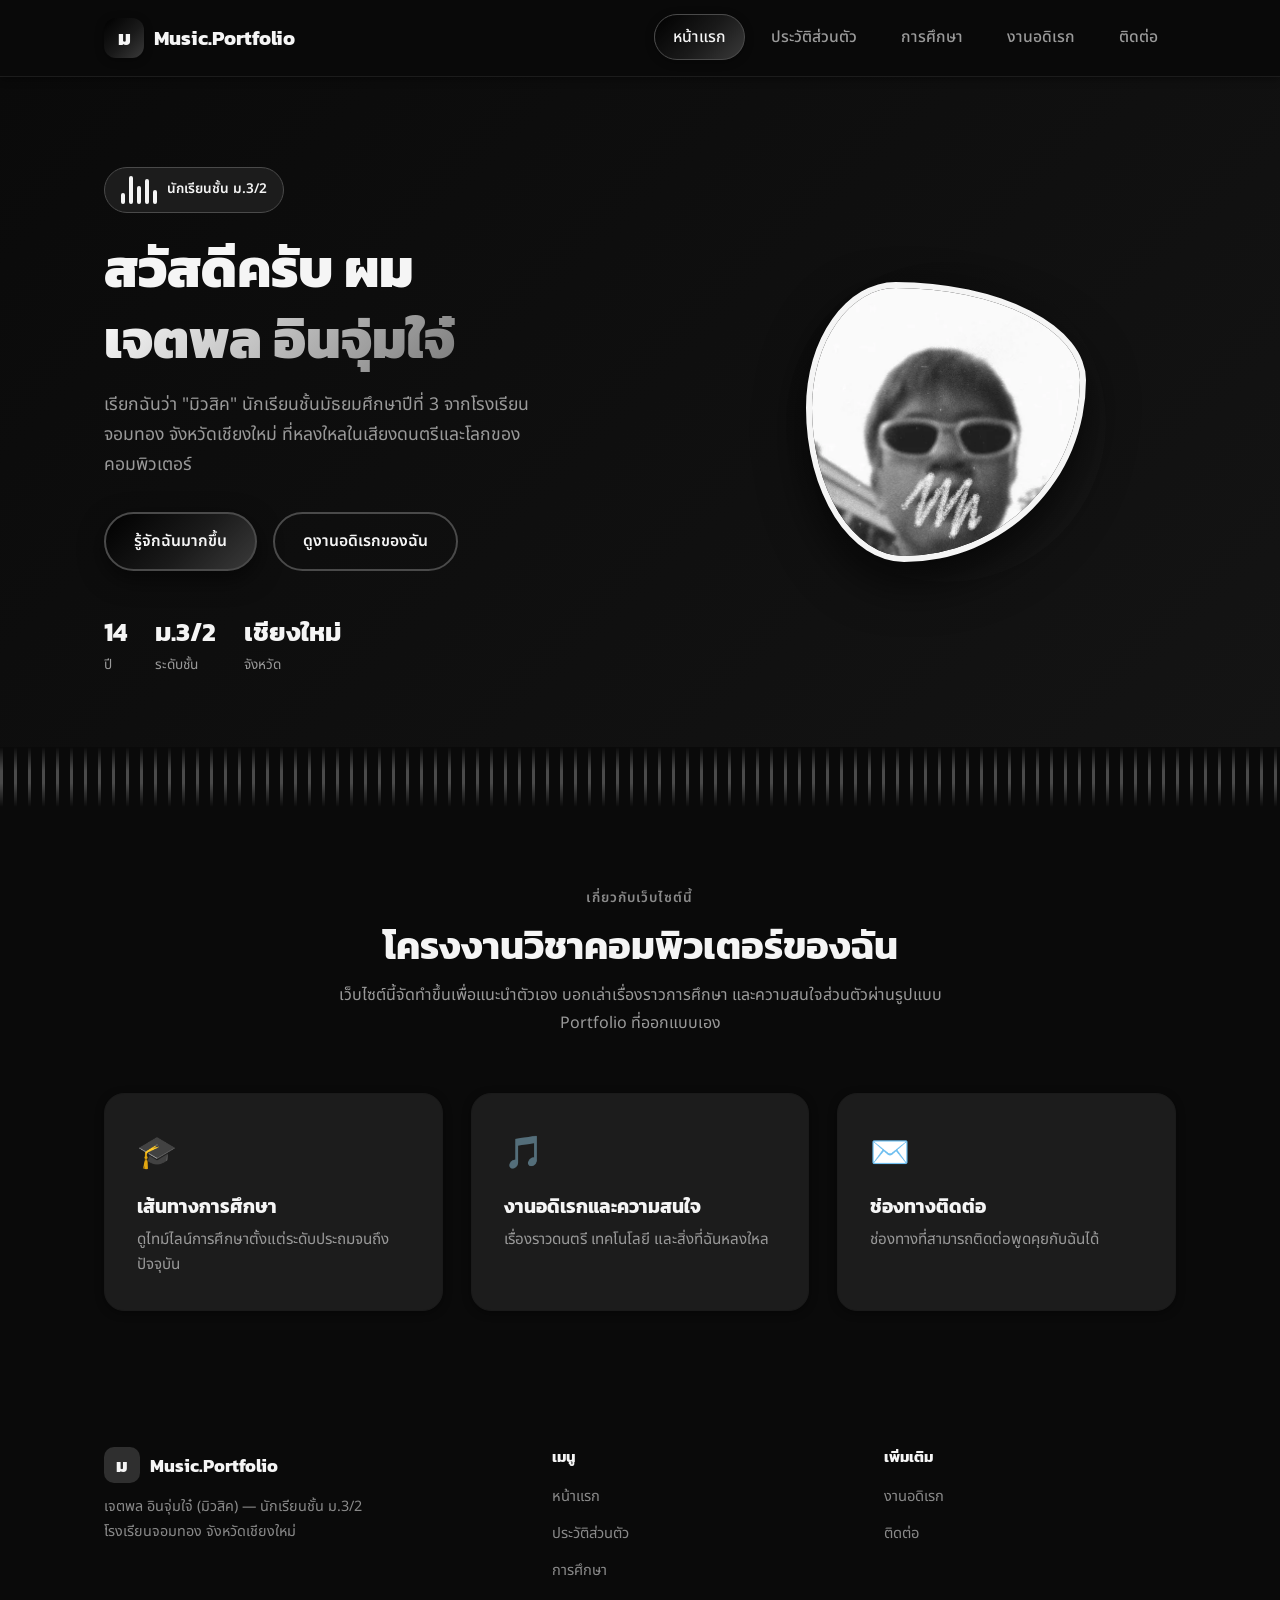
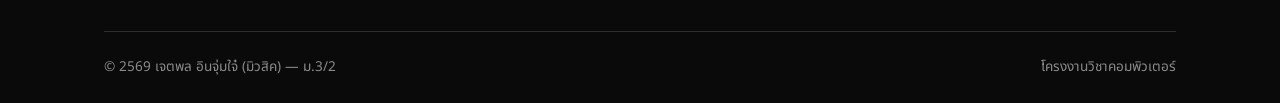
==== index.html @ 93af04a9 "Add files via upload" ====
<!DOCTYPE html>
<html lang="th">
<head>
  <meta charset="UTF-8">
  <meta name="viewport" content="width=device-width, initial-scale=1.0">
  <title>มิวสิค | Student Portfolio</title>
  <link rel="stylesheet" href="style.css">
</head>
<body>

  <header>
    <nav class="navbar">
      <div class="container">
        <a href="index.html" class="nav-brand">
          <span class="logo-mark">ม</span>
          Music.Portfolio
        </a>
        <ul class="nav-links" id="navLinks">
          <li><a href="index.html" class="active">หน้าแรก</a></li>
          <li><a href="profile.html">ประวัติส่วนตัว</a></li>
          <li><a href="education.html">การศึกษา</a></li>
          <li><a href="hobby.html">งานอดิเรก</a></li>
          <li><a href="contact.html">ติดต่อ</a></li>
        </ul>
        <button class="nav-toggle" id="navToggle" aria-label="เปิดเมนู">
          <span></span><span></span><span></span>
        </button>
      </div>
    </nav>
  </header>

  <main>
    <section class="hero">
      <div class="container">
        <div class="hero-text fade-up">
          <span class="hero-eyebrow">
            <span class="soundwave"><span></span><span></span><span></span><span></span><span></span></span>
            นักเรียนชั้น ม.3/2
          </span>
          <h1>สวัสดีครับ ผม<br><span>เจตพล อินจุ่มใจ๋</span></h1>
          <p class="hero-tagline">
            เรียกฉันว่า "มิวสิค" นักเรียนชั้นมัธยมศึกษาปีที่ 3 จากโรงเรียนจอมทอง
            จังหวัดเชียงใหม่ ที่หลงใหลในเสียงดนตรีและโลกของคอมพิวเตอร์
          </p>
          <div class="hero-actions">
            <a href="profile.html" class="btn btn-primary">รู้จักฉันมากขึ้น</a>
            <a href="hobby.html" class="btn btn-secondary">ดูงานอดิเรกของฉัน</a>
          </div>
          <div class="hero-stats">
            <div class="hero-stat">
              <strong>14</strong>
              <span>ปี</span>
            </div>
            <div class="hero-stat">
              <strong>ม.3/2</strong>
              <span>ระดับชั้น</span>
            </div>
            <div class="hero-stat">
              <strong>เชียงใหม่</strong>
              <span>จังหวัด</span>
            </div>
          </div>
        </div>
        <div class="hero-visual fade-up delay-2">
          <div class="profile-frame">
            <img src="[data-uri]"
                 alt="รูปโปรไฟล์ของฉัน">
          </div>
        </div>
      </div>
    </section>

    <div class="section-divider"></div>

    <section class="section">
      <div class="container">
        <div class="section-header">
          <span class="eyebrow">เกี่ยวกับเว็บไซต์นี้</span>
          <h2>โครงงานวิชาคอมพิวเตอร์ของฉัน</h2>
          <p>เว็บไซต์นี้จัดทำขึ้นเพื่อแนะนำตัวเอง บอกเล่าเรื่องราวการศึกษา
            และความสนใจส่วนตัวผ่านรูปแบบ Portfolio ที่ออกแบบเอง</p>
        </div>
        <div class="hobby-grid">
          <div class="card">
            <div class="icon" style="font-size:2rem; margin-bottom:14px;">🎓</div>
            <h3>เส้นทางการศึกษา</h3>
            <p style="color:var(--text-muted); font-size:0.95rem; margin-top:8px;">
              ดูไทม์ไลน์การศึกษาตั้งแต่ระดับประถมจนถึงปัจจุบัน
            </p>
          </div>
          <div class="card">
            <div class="icon" style="font-size:2rem; margin-bottom:14px;">🎵</div>
            <h3>งานอดิเรกและความสนใจ</h3>
            <p style="color:var(--text-muted); font-size:0.95rem; margin-top:8px;">
              เรื่องราวดนตรี เทคโนโลยี และสิ่งที่ฉันหลงใหล
            </p>
          </div>
          <div class="card">
            <div class="icon" style="font-size:2rem; margin-bottom:14px;">✉️</div>
            <h3>ช่องทางติดต่อ</h3>
            <p style="color:var(--text-muted); font-size:0.95rem; margin-top:8px;">
              ช่องทางที่สามารถติดต่อพูดคุยกับฉันได้
            </p>
          </div>
        </div>
      </div>
    </section>
  </main>

  <footer class="site-footer">
    <div class="container">
      <div class="footer-top">
        <div class="footer-col">
          <div class="footer-brand">
            <span class="logo-mark">ม</span>
            Music.Portfolio
          </div>
          <p style="font-size:0.9rem; color:var(--blue-200);">
            เจตพล อินจุ่มใจ๋ (มิวสิค) — นักเรียนชั้น ม.3/2<br>
            โรงเรียนจอมทอง จังหวัดเชียงใหม่
          </p>
        </div>
        <div class="footer-col">
          <h4>เมนู</h4>
          <ul>
            <li><a href="index.html">หน้าแรก</a></li>
            <li><a href="profile.html">ประวัติส่วนตัว</a></li>
            <li><a href="education.html">การศึกษา</a></li>
          </ul>
        </div>
        <div class="footer-col">
          <h4>เพิ่มเติม</h4>
          <ul>
            <li><a href="hobby.html">งานอดิเรก</a></li>
            <li><a href="contact.html">ติดต่อ</a></li>
          </ul>
        </div>
      </div>
      <div class="footer-bottom">
        <span>© 2569 เจตพล อินจุ่มใจ๋ (มิวสิค) — ม.3/2</span>
        <span>โครงงานวิชาคอมพิวเตอร์</span>
      </div>
    </div>
  </footer>

  <script>
    const navToggle = document.getElementById('navToggle');
    const navLinks = document.getElementById('navLinks');
    if (navToggle) {
      navToggle.addEventListener('click', () => navLinks.classList.toggle('open'));
    }
  </script>
</body>
</html>
---- style.css ----
/* ==========================================================================
   Music's Portfolio — style.css
   Theme: Modern Blue Portfolio + Soundwave motif
   ========================================================================== */

@import url('https://fonts.googleapis.com/css2?family=Kanit:wght@400;500;600;700;800&family=Noto+Sans+Thai:wght@300;400;500;600;700&display=swap');

:root {
  --blue-900: #0A0A0A;
  --blue-700: #1A1A1A;
  --blue-400: #4A4A4A;
  --blue-200: #8A8A8A;
  --blue-50:  #1C1C1C;
  --white:    #F5F5F5;

  --text-dark: #F0F0F0;
  --text-muted: #9A9A9A;

  --gradient-main: linear-gradient(135deg, #000000 0%, #1A1A1A 55%, #3A3A3A 100%);
  --gradient-soft: linear-gradient(135deg, #0A0A0A 0%, #141414 100%);

  --shadow-sm: 0 2px 8px rgba(0, 0, 0, 0.4);
  --shadow-md: 0 8px 24px rgba(0, 0, 0, 0.55);
  --shadow-lg: 0 20px 48px rgba(0, 0, 0, 0.7);

  --radius-sm: 12px;
  --radius-md: 20px;
  --radius-lg: 32px;

  --container-width: 1120px;
}

* { margin: 0; padding: 0; box-sizing: border-box; }

html { scroll-behavior: smooth; }

body {
  font-family: 'Noto Sans Thai', sans-serif;
  color: var(--text-dark);
  background: #0A0A0A;
  line-height: 1.7;
  overflow-x: hidden;
}

h1, h2, h3, h4 {
  font-family: 'Kanit', sans-serif;
  color: var(--white);
  line-height: 1.3;
}

a { text-decoration: none; color: inherit; }
ul { list-style: none; }
img { max-width: 100%; display: block; }

.container {
  max-width: var(--container-width);
  margin: 0 auto;
  padding: 0 24px;
}

/* ==========================================================================
   Soundwave signature element
   ========================================================================== */

.soundwave {
  display: flex;
  align-items: flex-end;
  gap: 4px;
  height: 28px;
}

.soundwave span {
  display: block;
  width: 4px;
  border-radius: 4px;
  background: var(--white);
  animation: wave 1.2s ease-in-out infinite;
}

.soundwave span:nth-child(1) { height: 40%; animation-delay: 0s; }
.soundwave span:nth-child(2) { height: 100%; animation-delay: 0.15s; }
.soundwave span:nth-child(3) { height: 65%; animation-delay: 0.3s; }
.soundwave span:nth-child(4) { height: 90%; animation-delay: 0.45s; }
.soundwave span:nth-child(5) { height: 50%; animation-delay: 0.6s; }

@keyframes wave {
  0%, 100% { transform: scaleY(0.6); }
  50% { transform: scaleY(1); }
}

.section-divider {
  width: 100%;
  height: 60px;
  background-image: repeating-linear-gradient(
    90deg,
    var(--blue-200) 0px, var(--blue-200) 3px,
    transparent 3px, transparent 14px
  );
  -webkit-mask-image: linear-gradient(180deg, transparent, black 40%, black 60%, transparent);
  mask-image: linear-gradient(180deg, transparent, black 40%, black 60%, transparent);
  opacity: 0.5;
}

/* ==========================================================================
   Navigation
   ========================================================================== */

.navbar {
  position: sticky;
  top: 0;
  z-index: 100;
  backdrop-filter: blur(14px);
  background: rgba(10, 10, 10, 0.82);
  border-bottom: 1px solid var(--blue-50);
  box-shadow: var(--shadow-sm);
}

.navbar .container {
  display: flex;
  align-items: center;
  justify-content: space-between;
  height: 76px;
}

.nav-brand {
  display: flex;
  align-items: center;
  gap: 10px;
  font-family: 'Kanit', sans-serif;
  font-weight: 700;
  font-size: 1.25rem;
  color: var(--white);
}

.nav-brand .logo-mark {
  width: 40px;
  height: 40px;
  border-radius: 12px;
  background: var(--gradient-main);
  display: flex;
  align-items: center;
  justify-content: center;
  color: var(--white);
  font-weight: 800;
  box-shadow: var(--shadow-sm);
}

.nav-links {
  display: flex;
  gap: 8px;
}

.nav-links a {
  position: relative;
  padding: 10px 18px;
  border-radius: 999px;
  font-weight: 500;
  font-size: 0.98rem;
  color: var(--text-muted);
  transition: all 0.25s ease;
}

.nav-links a:hover {
  color: var(--white);
  background: var(--blue-50);
}

.nav-links a.active {
  color: var(--white);
  background: var(--gradient-main);
  border: 1px solid var(--blue-400);
  box-shadow: var(--shadow-sm);
}

.nav-toggle {
  display: none;
  flex-direction: column;
  gap: 5px;
  cursor: pointer;
  background: none;
  border: none;
}

.nav-toggle span {
  width: 26px;
  height: 3px;
  border-radius: 3px;
  background: var(--white);
}

/* ==========================================================================
   Hero
   ========================================================================== */

.hero {
  position: relative;
  padding: 90px 0 70px;
  background: var(--gradient-soft);
  overflow: hidden;
}

.hero-bg-wave {
  position: absolute;
  inset: 0;
  z-index: 0;
  opacity: 0.5;
  pointer-events: none;
}

.hero .container {
  position: relative;
  z-index: 1;
  display: grid;
  grid-template-columns: 1.1fr 0.9fr;
  align-items: center;
  gap: 48px;
}

.hero-eyebrow {
  display: inline-flex;
  align-items: center;
  gap: 10px;
  padding: 8px 16px;
  border-radius: 999px;
  background: var(--blue-50);
  color: var(--white);
  border: 1px solid var(--blue-400);
  font-weight: 600;
  font-size: 0.85rem;
  margin-bottom: 20px;
}

.hero h1 {
  font-size: clamp(2.2rem, 5vw, 3.4rem);
  font-weight: 800;
  margin-bottom: 16px;
}

.hero h1 span {
  background: linear-gradient(135deg, #FFFFFF 0%, #7A7A7A 100%);
  -webkit-background-clip: text;
  background-clip: text;
  color: transparent;
}

.hero-tagline {
  font-size: 1.1rem;
  color: var(--text-muted);
  max-width: 460px;
  margin-bottom: 32px;
}

.hero-actions {
  display: flex;
  gap: 16px;
  flex-wrap: wrap;
}

.btn {
  display: inline-flex;
  align-items: center;
  gap: 8px;
  padding: 14px 28px;
  border-radius: 999px;
  font-weight: 600;
  font-size: 0.98rem;
  transition: all 0.25s ease;
  border: 2px solid transparent;
  cursor: pointer;
}

.btn-primary {
  background: var(--gradient-main);
  color: var(--white);
  border-color: var(--blue-400);
  box-shadow: var(--shadow-md);
}

.btn-primary:hover {
  transform: translateY(-3px);
  box-shadow: var(--shadow-lg);
  border-color: var(--white);
}

.btn-secondary {
  background: transparent;
  color: var(--white);
  border-color: var(--blue-400);
}

.btn-secondary:hover {
  background: var(--blue-50);
  transform: translateY(-3px);
  border-color: var(--white);
}

.hero-visual {
  position: relative;
  display: flex;
  align-items: center;
  justify-content: center;
}

.hero-visual::before {
  content: '';
  position: absolute;
  width: 320px;
  height: 320px;
  border-radius: 50%;
  background: var(--gradient-main);
  opacity: 0.15;
  z-index: 0;
}

.profile-frame {
  position: relative;
  z-index: 1;
  width: 280px;
  height: 280px;
  border-radius: 32% 68% 65% 35% / 45% 35% 65% 55%;
  overflow: hidden;
  border: 6px solid var(--white);
  box-shadow: var(--shadow-lg);
  transition: transform 0.4s ease, border-radius 0.4s ease;
}

.profile-frame:hover {
  transform: scale(1.03) rotate(-2deg);
  border-radius: 50%;
}

.profile-frame img {
  width: 100%;
  height: 100%;
  object-fit: cover;
  object-position: center 15%;
}

.hero-stats {
  display: flex;
  gap: 28px;
  margin-top: 40px;
}

.hero-stat {
  display: flex;
  flex-direction: column;
}

.hero-stat strong {
  font-family: 'Kanit', sans-serif;
  font-size: 1.6rem;
  color: var(--white);
}

.hero-stat span {
  font-size: 0.85rem;
  color: var(--text-muted);
}

/* ==========================================================================
   Generic Section
   ========================================================================== */

.section {
  padding: 80px 0;
}

.section-alt {
  background: var(--blue-50);
}

.section-header {
  text-align: center;
  max-width: 640px;
  margin: 0 auto 56px;
}

.section-header .eyebrow {
  color: var(--blue-200);
  font-weight: 600;
  font-size: 0.85rem;
  letter-spacing: 0.08em;
  text-transform: uppercase;
  margin-bottom: 10px;
  display: block;
}

.section-header h2 {
  font-size: clamp(1.8rem, 4vw, 2.4rem);
  margin-bottom: 12px;
}

.section-header p {
  color: var(--text-muted);
}

/* ==========================================================================
   Cards (generic)
   ========================================================================== */

.card {
  background: var(--blue-50);
  border-radius: var(--radius-md);
  padding: 32px;
  box-shadow: var(--shadow-sm);
  border: 1px solid var(--blue-700);
  transition: transform 0.3s ease, box-shadow 0.3s ease, border-color 0.3s ease;
}

.card:hover {
  border-color: var(--blue-400);
}

.card:hover {
  transform: translateY(-6px);
  box-shadow: var(--shadow-md);
}

/* ==========================================================================
   Profile page
   ========================================================================== */

.profile-grid {
  display: grid;
  grid-template-columns: 0.85fr 1.15fr;
  gap: 48px;
  align-items: start;
}

.profile-photo-card {
  position: sticky;
  top: 100px;
  background: var(--gradient-main);
  border-radius: var(--radius-lg);
  padding: 12px;
  box-shadow: var(--shadow-lg);
}

.profile-photo-card img {
  border-radius: calc(var(--radius-lg) - 8px);
  width: 100%;
}

.profile-photo-caption {
  text-align: center;
  color: var(--white);
  padding: 16px 8px 6px;
  font-weight: 500;
}

.info-list {
  display: grid;
  grid-template-columns: 1fr 1fr;
  gap: 16px;
  margin-top: 24px;
}

.info-item {
  background: var(--blue-50);
  border-radius: var(--radius-sm);
  padding: 18px 20px;
}

.info-item .label {
  font-size: 0.8rem;
  color: var(--blue-200);
  font-weight: 600;
  text-transform: uppercase;
  letter-spacing: 0.04em;
  margin-bottom: 4px;
}

.info-item .value {
  font-weight: 500;
  color: var(--text-dark);
}

.about-box {
  margin-top: 32px;
  padding: 32px;
  border-radius: var(--radius-md);
  background: var(--blue-50);
  border: 1px solid var(--blue-700);
  box-shadow: var(--shadow-sm);
  border-left: 5px solid var(--white);
}

.about-box h3 {
  margin-bottom: 12px;
}

/* ==========================================================================
   Education / Timeline page
   ========================================================================== */

.highlight-strip {
  display: grid;
  grid-template-columns: repeat(4, 1fr);
  gap: 20px;
  margin-bottom: 60px;
}

.highlight-item {
  text-align: center;
  padding: 28px 16px;
  border-radius: var(--radius-md);
  background: var(--blue-50);
  box-shadow: var(--shadow-sm);
  border: 1px solid var(--blue-700);
  transition: border-color 0.3s ease;
}

.highlight-item:hover {
  border-color: var(--blue-400);
}

.highlight-item .icon {
  font-size: 2rem;
  margin-bottom: 10px;
}

.highlight-item .label {
  font-size: 0.85rem;
  color: var(--text-muted);
  margin-bottom: 4px;
}

.highlight-item .value {
  font-family: 'Kanit', sans-serif;
  font-weight: 600;
  color: var(--white);
}

.timeline {
  position: relative;
  max-width: 760px;
  margin: 0 auto;
  padding-left: 40px;
}

.timeline::before {
  content: '';
  position: absolute;
  left: 11px;
  top: 6px;
  bottom: 6px;
  width: 3px;
  background: linear-gradient(180deg, var(--blue-900), var(--blue-200));
  border-radius: 3px;
}

.timeline-item {
  position: relative;
  padding-bottom: 48px;
}

.timeline-item:last-child { padding-bottom: 0; }

.timeline-dot {
  position: absolute;
  left: -40px;
  top: 4px;
  width: 26px;
  height: 26px;
  border-radius: 50%;
  background: var(--gradient-main);
  border: 4px solid var(--white);
  box-shadow: 0 0 0 3px var(--blue-200);
}

.timeline-content {
  background: var(--blue-50);
  border-radius: var(--radius-md);
  padding: 24px 28px;
  box-shadow: var(--shadow-sm);
  border: 1px solid var(--blue-700);
}

.timeline-content .stage {
  font-size: 0.8rem;
  font-weight: 700;
  color: var(--blue-200);
  text-transform: uppercase;
  letter-spacing: 0.05em;
  margin-bottom: 6px;
}

.timeline-content h3 { margin-bottom: 6px; }

.timeline-content p { color: var(--text-muted); font-size: 0.95rem; }

.timeline-item.current .timeline-dot {
  box-shadow: 0 0 0 3px var(--white);
}

.timeline-item.current .timeline-content {
  border: 1px solid var(--blue-400);
  background: #141414;
}

/* ==========================================================================
   Hobby page
   ========================================================================== */

.hobby-grid {
  display: grid;
  grid-template-columns: repeat(3, 1fr);
  gap: 28px;
}

.hobby-card {
  padding: 32px 28px;
  border-radius: var(--radius-md);
  background: var(--blue-50);
  box-shadow: var(--shadow-sm);
  border: 1px solid var(--blue-700);
  transition: transform 0.3s ease, box-shadow 0.3s ease, border-color 0.3s ease;
  position: relative;
  overflow: hidden;
}

.hobby-card::after {
  content: '';
  position: absolute;
  right: -30px;
  bottom: -30px;
  width: 120px;
  height: 120px;
  border-radius: 50%;
  background: var(--blue-700);
  z-index: 0;
  transition: transform 0.4s ease;
}

.hobby-card:hover::after {
  transform: scale(1.4);
}

.hobby-card:hover {
  transform: translateY(-8px);
  box-shadow: var(--shadow-md);
  border-color: var(--blue-400);
}

.hobby-card .icon {
  font-size: 2.4rem;
  margin-bottom: 16px;
  position: relative;
  z-index: 1;
  display: inline-block;
  transition: transform 0.3s ease;
}

.hobby-card:hover .icon {
  transform: scale(1.15) rotate(-6deg);
}

.hobby-card h3 { position: relative; z-index: 1; margin-bottom: 8px; }
.hobby-card p { position: relative; z-index: 1; color: var(--text-muted); font-size: 0.95rem; }

.hobby-card.featured {
  background: var(--gradient-main);
  border: 1px solid var(--blue-400);
}

.hobby-card.featured h3,
.hobby-card.featured p,
.hobby-card.featured .label {
  color: var(--white);
}

.hobby-card.featured::after {
  background: rgba(255, 255, 255, 0.08);
}

/* ==========================================================================
   Contact page
   ========================================================================== */

.contact-cta {
  text-align: center;
  padding: 56px 32px;
  border-radius: var(--radius-lg);
  background: var(--gradient-main);
  color: var(--white);
  border: 1px solid var(--blue-400);
  margin-bottom: 56px;
  box-shadow: var(--shadow-lg);
}

.contact-cta h2 { color: var(--white); margin-bottom: 12px; }
.contact-cta p { color: var(--blue-200); max-width: 480px; margin: 0 auto; }

.contact-grid {
  display: grid;
  grid-template-columns: repeat(3, 1fr);
  gap: 24px;
}

.contact-card {
  text-align: center;
  padding: 36px 24px;
}

.contact-card .icon-badge {
  width: 60px;
  height: 60px;
  margin: 0 auto 18px;
  border-radius: 18px;
  background: var(--blue-700);
  display: flex;
  align-items: center;
  justify-content: center;
  font-size: 1.6rem;
}

.contact-card h3 { margin-bottom: 8px; font-size: 1.1rem; }
.contact-card p { color: var(--text-muted); font-size: 0.92rem; word-break: break-word; }

/* ==========================================================================
   Footer
   ========================================================================== */

.site-footer {
  background: var(--blue-900);
  color: var(--blue-50);
  padding: 56px 0 24px;
}

.footer-top {
  display: grid;
  grid-template-columns: 1.4fr 1fr 1fr;
  gap: 40px;
  padding-bottom: 36px;
  border-bottom: 1px solid rgba(255, 255, 255, 0.15);
}

.footer-brand {
  display: flex;
  align-items: center;
  gap: 10px;
  font-family: 'Kanit', sans-serif;
  font-weight: 700;
  font-size: 1.15rem;
  color: var(--white);
  margin-bottom: 12px;
}

.footer-brand .logo-mark {
  width: 36px;
  height: 36px;
  border-radius: 10px;
  background: rgba(255, 255, 255, 0.15);
  display: flex;
  align-items: center;
  justify-content: center;
  color: var(--white);
  font-weight: 800;
}

.footer-col h4 {
  color: var(--white);
  font-size: 0.95rem;
  margin-bottom: 16px;
}

.footer-col ul li { margin-bottom: 10px; }

.footer-col ul li a {
  color: var(--blue-200);
  font-size: 0.92rem;
  transition: color 0.2s ease;
}

.footer-col ul li a:hover { color: var(--white); }

.footer-bottom {
  display: flex;
  justify-content: space-between;
  align-items: center;
  flex-wrap: wrap;
  gap: 12px;
  padding-top: 24px;
  font-size: 0.85rem;
  color: var(--blue-200);
}

/* ==========================================================================
   Animations
   ========================================================================== */

@keyframes fadeUp {
  from { opacity: 0; transform: translateY(24px); }
  to { opacity: 1; transform: translateY(0); }
}

.fade-up {
  animation: fadeUp 0.7s ease both;
}

.delay-1 { animation-delay: 0.1s; }
.delay-2 { animation-delay: 0.2s; }
.delay-3 { animation-delay: 0.3s; }

/* ==========================================================================
   Responsive
   ========================================================================== */

@media (max-width: 960px) {
  .profile-grid { grid-template-columns: 1fr; }
  .profile-photo-card { position: static; max-width: 320px; margin: 0 auto 32px; }
  .hobby-grid { grid-template-columns: repeat(2, 1fr); }
  .contact-grid { grid-template-columns: repeat(2, 1fr); }
  .highlight-strip { grid-template-columns: repeat(2, 1fr); }
  .footer-top { grid-template-columns: 1fr 1fr; }
}

@media (max-width: 760px) {
  .hero .container { grid-template-columns: 1fr; text-align: center; }
  .hero-actions { justify-content: center; }
  .hero-stats { justify-content: center; }
  .hero-visual { order: -1; }
  .info-list { grid-template-columns: 1fr; }

  .nav-links {
    position: fixed;
    top: 76px;
    left: 0;
    right: 0;
    background: #0A0A0A;
    border-top: 1px solid var(--blue-700);
    flex-direction: column;
    padding: 16px 24px;
    box-shadow: var(--shadow-md);
    display: none;
    gap: 4px;
  }

  .nav-links.open { display: flex; }
  .nav-toggle { display: flex; }
  .nav-links a { width: 100%; }

  .hobby-grid { grid-template-columns: 1fr; }
  .contact-grid { grid-template-columns: 1fr; }
  .highlight-strip { grid-template-columns: 1fr 1fr; }
  .footer-top { grid-template-columns: 1fr; gap: 28px; }
  .footer-bottom { flex-direction: column; text-align: center; }
}

@media (max-width: 480px) {
  .hero { padding: 60px 0 40px; }
  .section { padding: 56px 0; }
  .btn { width: 100%; justify-content: center; }
  .hero-actions { flex-direction: column; }
}
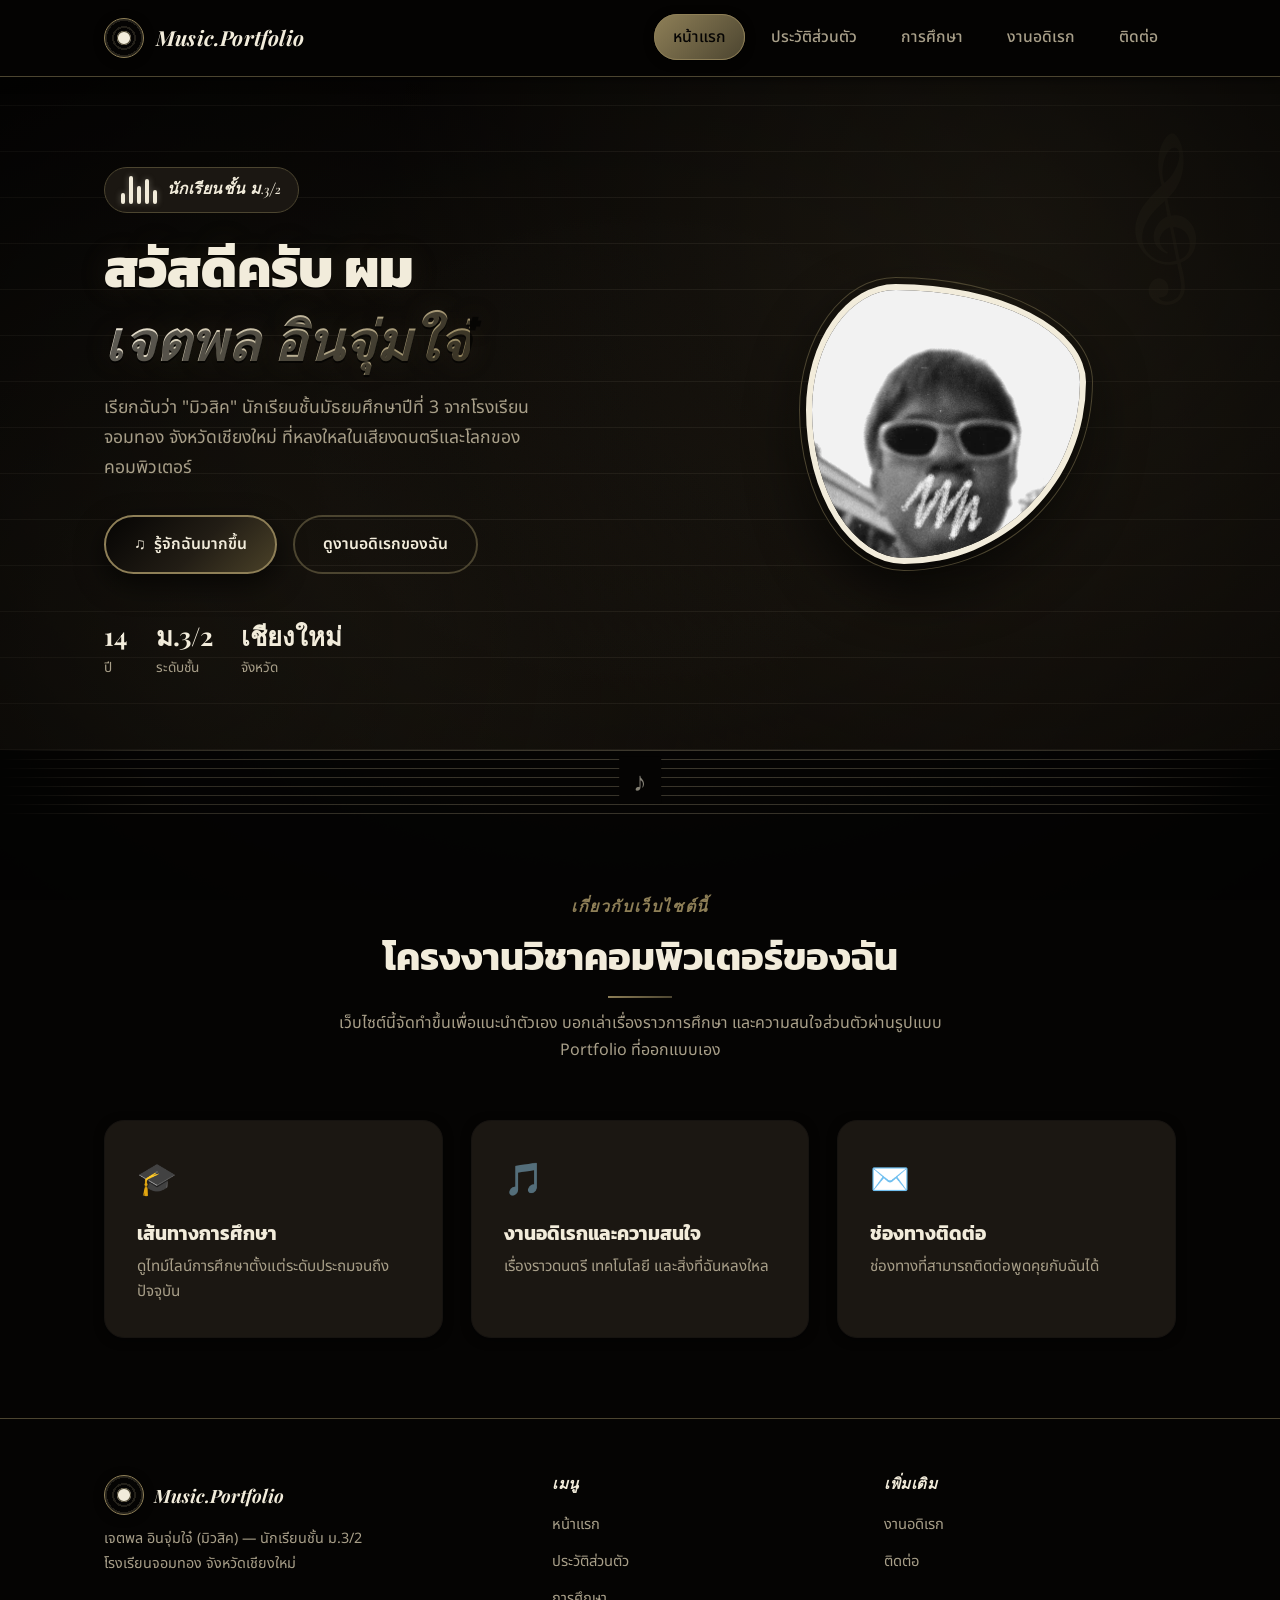
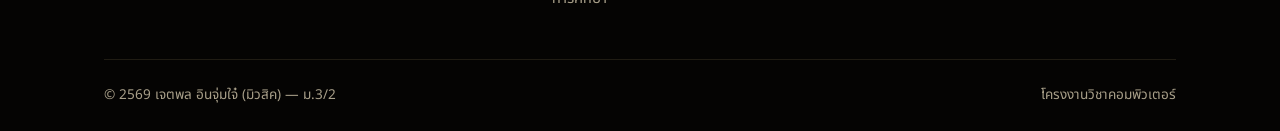
==== commit 50959076: "Add files via upload" ====
--- a/index.html
+++ b/index.html
@@ -31,6 +31,7 @@
 
   <main>
     <section class="hero">
+      <div class="hero-bg-wave"></div>
       <div class="container">
         <div class="hero-text fade-up">
           <span class="hero-eyebrow">
@@ -150,5 +151,27 @@
       navToggle.addEventListener('click', () => navLinks.classList.toggle('open'));
     }
   </script>
+
+  <script>
+    // ลอยตัวโน้ตดนตรี — ambient floating notes decoration
+    (function () {
+      const container = document.createElement('div');
+      container.className = 'notes-bg';
+      document.body.appendChild(container);
+      const symbols = ['\u266A', '\u266B', '\u2669', '\u266C'];
+      const count = window.innerWidth < 760 ? 7 : 13;
+      for (let i = 0; i < count; i++) {
+        const note = document.createElement('span');
+        note.className = 'note-particle';
+        note.textContent = symbols[Math.floor(Math.random() * symbols.length)];
+        note.style.left = (Math.random() * 100) + 'vw';
+        note.style.fontSize = (14 + Math.random() * 22) + 'px';
+        note.style.animationDuration = (12 + Math.random() * 14) + 's';
+        note.style.animationDelay = (Math.random() * 16) + 's';
+        container.appendChild(note);
+      }
+    })();
+  </script>
+
 </body>
 </html>
--- a/style.css
+++ b/style.css
@@ -1,33 +1,43 @@
 /* ==========================================================================
    Music's Portfolio — style.css
-   Theme: Modern Blue Portfolio + Soundwave motif
-   ========================================================================== */
-
-@import url('https://fonts.googleapis.com/css2?family=Kanit:wght@400;500;600;700;800&family=Noto+Sans+Thai:wght@300;400;500;600;700&display=swap');
+   Theme: Vintage Rockstar — Old-Era Musician, Black & White, Mysterious
+   ========================================================================== */
+
+@import url('https://fonts.googleapis.com/css2?family=Kanit:wght@400;500;600;700;800&family=Noto+Sans+Thai:wght@300;400;500;600;700&family=Playfair+Display:ital,wght@0,500;0,700;0,800;1,500;1,600;1,700&family=Cormorant+Garamond:ital,wght@0,500;1,500;1,600&display=swap');
 
 :root {
-  --blue-900: #0A0A0A;
-  --blue-700: #1A1A1A;
-  --blue-400: #4A4A4A;
-  --blue-200: #8A8A8A;
-  --blue-50:  #1C1C1C;
-  --white:    #F5F5F5;
-
-  --text-dark: #F0F0F0;
-  --text-muted: #9A9A9A;
-
-  --gradient-main: linear-gradient(135deg, #000000 0%, #1A1A1A 55%, #3A3A3A 100%);
-  --gradient-soft: linear-gradient(135deg, #0A0A0A 0%, #141414 100%);
-
-  --shadow-sm: 0 2px 8px rgba(0, 0, 0, 0.4);
-  --shadow-md: 0 8px 24px rgba(0, 0, 0, 0.55);
-  --shadow-lg: 0 20px 48px rgba(0, 0, 0, 0.7);
+  /* Vintage monochrome palette — aged photograph tones */
+  --blue-900: #050403;
+  --blue-700: #161310;
+  --blue-400: #6b6350;
+  --blue-200: #a89f89;
+  --blue-50:  #1b1712;
+  --white:    #f2ecdb;
+
+  --ink:      #050403;
+  --paper:    #f2ecdb;
+  --brass:    #8e7f57;
+  --brass-dim: #4c4530;
+
+  --text-dark: #ece5d2;
+  --text-muted: #a89f89;
+
+  --gradient-main: linear-gradient(135deg, #050403 0%, #221d15 55%, #4a4128 100%);
+  --gradient-soft: linear-gradient(160deg, #050403 0%, #14100b 100%);
+  --gradient-brass: linear-gradient(135deg, #8e7f57 0%, #4c4530 100%);
+
+  --shadow-sm: 0 2px 10px rgba(0, 0, 0, 0.55);
+  --shadow-md: 0 10px 28px rgba(0, 0, 0, 0.65);
+  --shadow-lg: 0 24px 56px rgba(0, 0, 0, 0.8);
 
   --radius-sm: 12px;
   --radius-md: 20px;
   --radius-lg: 32px;
 
   --container-width: 1120px;
+
+  --cursor-guitar: url("data:image/svg+xml,%3Csvg xmlns='http://www.w3.org/2000/svg' width='38' height='38' viewBox='0 0 40 40'%3E%3Cg transform='rotate(40 20 20)'%3E%3Crect x='17' y='1' width='6' height='19' rx='2' fill='%23f3efe2' stroke='%23050505' stroke-width='1.2'/%3E%3Cline x1='17' y1='6' x2='23' y2='6' stroke='%23050505' stroke-width='0.6'/%3E%3Cline x1='17' y1='10' x2='23' y2='10' stroke='%23050505' stroke-width='0.6'/%3E%3Cline x1='17' y1='14' x2='23' y2='14' stroke='%23050505' stroke-width='0.6'/%3E%3Cpath d='M14 0 L26 0 L24 4 L16 4 Z' fill='%23f3efe2' stroke='%23050505' stroke-width='1.2'/%3E%3Ccircle cx='16' cy='1.4' r='0.9' fill='%23050505'/%3E%3Ccircle cx='24' cy='1.4' r='0.9' fill='%23050505'/%3E%3Cpath d='M12 19 C 5 21 3 28 8 33 C 11 37 17 38 20 34 C 23 38 30 36 32 30 C 34 25 30 20 24 19 C 21 18 15 18 12 19 Z' fill='%23f3efe2' stroke='%23050505' stroke-width='1.3'/%3E%3Crect x='15' y='23' width='9' height='2.4' rx='1' fill='%23050505'/%3E%3Crect x='15' y='27' width='9' height='2.4' rx='1' fill='%23050505'/%3E%3Ccircle cx='28' cy='31' r='1.4' fill='%23050505'/%3E%3C/g%3E%3C/svg%3E") 4 2, auto;
+  --cursor-pick: url("data:image/svg+xml,%3Csvg xmlns='http://www.w3.org/2000/svg' width='26' height='26' viewBox='0 0 30 30'%3E%3Cpath d='M15 2 C 24 2 28 11 23 20 C 20 26 10 26 7 20 C 2 11 6 2 15 2 Z' fill='%23f3efe2' stroke='%23050505' stroke-width='1.6'/%3E%3Ccircle cx='15' cy='12' r='2.2' fill='%23050505'/%3E%3C/svg%3E") 13 6, pointer;
 }
 
 * { margin: 0; padding: 0; box-sizing: border-box; }
@@ -37,9 +47,34 @@
 body {
   font-family: 'Noto Sans Thai', sans-serif;
   color: var(--text-dark);
-  background: #0A0A0A;
+  background: var(--ink);
   line-height: 1.7;
   overflow-x: hidden;
+  position: relative;
+  cursor: var(--cursor-guitar);
+}
+
+/* Film-grain + vignette overlay for an old, mysterious atmosphere */
+body::before {
+  content: '';
+  position: fixed;
+  inset: 0;
+  z-index: 1;
+  pointer-events: none;
+  background-image:
+    radial-gradient(ellipse at center, transparent 35%, rgba(0,0,0,0.55) 100%),
+    url("data:image/svg+xml,%3Csvg xmlns='http://www.w3.org/2000/svg' width='140' height='140'%3E%3Cfilter id='n'%3E%3CfeTurbulence type='fractalNoise' baseFrequency='0.9' numOctaves='2' stitchTiles='stitch'/%3E%3C/filter%3E%3Crect width='100%25' height='100%25' filter='url(%23n)' opacity='0.05'/%3E%3C/svg%3E");
+  background-size: 100% 100%, 160px 160px;
+  mix-blend-mode: overlay;
+  animation: grainShift 8s steps(8) infinite;
+}
+
+@keyframes grainShift {
+  0%   { background-position: 0 0, 0 0; }
+  25%  { background-position: 0 0, 40px 20px; }
+  50%  { background-position: 0 0, -20px 40px; }
+  75%  { background-position: 0 0, 20px -30px; }
+  100% { background-position: 0 0, 0 0; }
 }
 
 h1, h2, h3, h4 {
@@ -48,18 +83,61 @@
   line-height: 1.3;
 }
 
+a, button, .btn, .nav-links a, .card, .hobby-card, .contact-card, .nav-toggle,
+.timeline-content, .info-item, .highlight-item {
+  cursor: var(--cursor-pick);
+}
+
 a { text-decoration: none; color: inherit; }
 ul { list-style: none; }
-img { max-width: 100%; display: block; }
+img { max-width: 100%; display: block; filter: grayscale(35%) contrast(1.08); }
 
 .container {
   max-width: var(--container-width);
   margin: 0 auto;
   padding: 0 24px;
-}
-
-/* ==========================================================================
-   Soundwave signature element
+  position: relative;
+  z-index: 2;
+}
+
+/* ==========================================================================
+   Floating musical notes — ambient decoration
+   ========================================================================== */
+
+.notes-bg {
+  position: fixed;
+  inset: 0;
+  pointer-events: none;
+  z-index: 3;
+  overflow: hidden;
+  mix-blend-mode: overlay;
+}
+
+.note-particle {
+  position: absolute;
+  bottom: -10vh;
+  color: var(--paper);
+  font-family: 'Playfair Display', serif;
+  font-style: italic;
+  user-select: none;
+  opacity: 0;
+  animation-name: noteFloat;
+  animation-timing-function: ease-in-out;
+  animation-iteration-count: infinite;
+  text-shadow: 0 0 10px rgba(242,236,219,0.4);
+  will-change: transform, opacity;
+}
+
+@keyframes noteFloat {
+  0%   { transform: translateY(0) translateX(0) rotate(-6deg); opacity: 0; }
+  12%  { opacity: 0.65; }
+  50%  { transform: translateY(-55vh) translateX(18px) rotate(10deg); }
+  88%  { opacity: 0.45; }
+  100% { transform: translateY(-105vh) translateX(-14px) rotate(-14deg); opacity: 0; }
+}
+
+/* ==========================================================================
+   Soundwave signature element (stage equalizer)
    ========================================================================== */
 
 .soundwave {
@@ -73,7 +151,8 @@
   display: block;
   width: 4px;
   border-radius: 4px;
-  background: var(--white);
+  background: var(--paper);
+  box-shadow: 0 0 6px rgba(242,236,219,0.35);
   animation: wave 1.2s ease-in-out infinite;
 }
 
@@ -84,21 +163,39 @@
 .soundwave span:nth-child(5) { height: 50%; animation-delay: 0.6s; }
 
 @keyframes wave {
-  0%, 100% { transform: scaleY(0.6); }
+  0%, 100% { transform: scaleY(0.55); }
   50% { transform: scaleY(1); }
 }
 
+/* Sheet-music staff divider */
 .section-divider {
+  position: relative;
   width: 100%;
-  height: 60px;
+  height: 64px;
   background-image: repeating-linear-gradient(
-    90deg,
-    var(--blue-200) 0px, var(--blue-200) 3px,
-    transparent 3px, transparent 14px
+    0deg,
+    var(--blue-400) 0px, var(--blue-400) 1.3px,
+    transparent 1.3px, transparent 9px
   );
-  -webkit-mask-image: linear-gradient(180deg, transparent, black 40%, black 60%, transparent);
-  mask-image: linear-gradient(180deg, transparent, black 40%, black 60%, transparent);
-  opacity: 0.5;
+  background-position: center;
+  background-repeat: no-repeat;
+  -webkit-mask-image: linear-gradient(90deg, transparent, black 12%, black 88%, transparent);
+  mask-image: linear-gradient(90deg, transparent, black 12%, black 88%, transparent);
+  opacity: 0.6;
+}
+
+.section-divider::after {
+  content: '\266A';
+  position: absolute;
+  left: 50%;
+  top: 50%;
+  transform: translate(-50%, -55%);
+  font-family: 'Playfair Display', serif;
+  font-style: italic;
+  font-size: 1.7rem;
+  color: var(--paper);
+  background: var(--ink);
+  padding: 0 14px;
 }
 
 /* ==========================================================================
@@ -110,8 +207,8 @@
   top: 0;
   z-index: 100;
   backdrop-filter: blur(14px);
-  background: rgba(10, 10, 10, 0.82);
-  border-bottom: 1px solid var(--blue-50);
+  background: rgba(5, 4, 3, 0.86);
+  border-bottom: 1px solid var(--brass-dim);
   box-shadow: var(--shadow-sm);
 }
 
@@ -125,24 +222,54 @@
 .nav-brand {
   display: flex;
   align-items: center;
-  gap: 10px;
-  font-family: 'Kanit', sans-serif;
+  gap: 12px;
+  font-family: 'Playfair Display', serif;
   font-weight: 700;
-  font-size: 1.25rem;
-  color: var(--white);
-}
-
-.nav-brand .logo-mark {
+  font-style: italic;
+  font-size: 1.3rem;
+  color: var(--white);
+  letter-spacing: 0.01em;
+}
+
+/* Vinyl-record logo mark */
+.nav-brand .logo-mark,
+.footer-brand .logo-mark {
+  position: relative;
   width: 40px;
   height: 40px;
-  border-radius: 12px;
-  background: var(--gradient-main);
+  border-radius: 50%;
+  overflow: hidden;
+  background:
+    repeating-radial-gradient(
+      circle at center,
+      var(--ink) 0 3px,
+      #232019 3px 5px,
+      var(--ink) 5px 7px
+    );
+  border: 1.5px solid var(--brass);
   display: flex;
   align-items: center;
   justify-content: center;
-  color: var(--white);
+  color: var(--ink);
+  font-family: 'Kanit', sans-serif;
   font-weight: 800;
   box-shadow: var(--shadow-sm);
+  animation: spinRecord 5s linear infinite;
+}
+
+.nav-brand .logo-mark::before,
+.footer-brand .logo-mark::before {
+  content: '';
+  position: absolute;
+  inset: 32%;
+  border-radius: 50%;
+  background: var(--paper);
+  box-shadow: inset 0 0 0 1px var(--brass-dim);
+}
+
+@keyframes spinRecord {
+  from { transform: rotate(0deg); }
+  to   { transform: rotate(360deg); }
 }
 
 .nav-links {
@@ -166,9 +293,9 @@
 }
 
 .nav-links a.active {
-  color: var(--white);
-  background: var(--gradient-main);
-  border: 1px solid var(--blue-400);
+  color: var(--ink);
+  background: var(--gradient-brass);
+  border: 1px solid var(--brass);
   box-shadow: var(--shadow-sm);
 }
 
@@ -176,7 +303,7 @@
   display: none;
   flex-direction: column;
   gap: 5px;
-  cursor: pointer;
+  cursor: var(--cursor-pick);
   background: none;
   border: none;
 }
@@ -203,8 +330,24 @@
   position: absolute;
   inset: 0;
   z-index: 0;
-  opacity: 0.5;
+  opacity: 0.55;
   pointer-events: none;
+  background-image:
+    repeating-linear-gradient(0deg, rgba(168,159,137,0.18) 0px, rgba(168,159,137,0.18) 1px, transparent 1px, transparent 46px),
+    radial-gradient(circle at 80% 20%, rgba(142,127,87,0.22), transparent 55%),
+    radial-gradient(circle at 15% 85%, rgba(142,127,87,0.15), transparent 50%);
+}
+
+.hero-bg-wave::before {
+  content: '\1D11E';
+  position: absolute;
+  top: 8%;
+  right: 6%;
+  font-family: 'Playfair Display', serif;
+  font-size: 9rem;
+  color: var(--brass-dim);
+  opacity: 0.35;
+  line-height: 1;
 }
 
 .hero .container {
@@ -224,9 +367,12 @@
   border-radius: 999px;
   background: var(--blue-50);
   color: var(--white);
-  border: 1px solid var(--blue-400);
+  border: 1px solid var(--brass-dim);
+  font-family: 'Cormorant Garamond', serif;
+  font-style: italic;
   font-weight: 600;
-  font-size: 0.85rem;
+  font-size: 0.98rem;
+  letter-spacing: 0.03em;
   margin-bottom: 20px;
 }
 
@@ -234,10 +380,14 @@
   font-size: clamp(2.2rem, 5vw, 3.4rem);
   font-weight: 800;
   margin-bottom: 16px;
+  text-shadow: 0 2px 0 rgba(0,0,0,0.6), 0 0 30px rgba(142,127,87,0.15);
 }
 
 .hero h1 span {
-  background: linear-gradient(135deg, #FFFFFF 0%, #7A7A7A 100%);
+  font-family: 'Playfair Display', serif;
+  font-style: italic;
+  font-weight: 700;
+  background: linear-gradient(135deg, #f6f1e4 0%, #8e7f57 100%);
   -webkit-background-clip: text;
   background-clip: text;
   color: transparent;
@@ -266,32 +416,35 @@
   font-size: 0.98rem;
   transition: all 0.25s ease;
   border: 2px solid transparent;
-  cursor: pointer;
 }
 
 .btn-primary {
   background: var(--gradient-main);
   color: var(--white);
-  border-color: var(--blue-400);
+  border-color: var(--brass);
   box-shadow: var(--shadow-md);
+}
+
+.btn-primary::before {
+  content: '\266B  ';
 }
 
 .btn-primary:hover {
   transform: translateY(-3px);
-  box-shadow: var(--shadow-lg);
-  border-color: var(--white);
+  box-shadow: var(--shadow-lg), 0 0 24px rgba(142,127,87,0.35);
+  border-color: var(--paper);
 }
 
 .btn-secondary {
   background: transparent;
   color: var(--white);
-  border-color: var(--blue-400);
+  border-color: var(--brass-dim);
 }
 
 .btn-secondary:hover {
   background: var(--blue-50);
   transform: translateY(-3px);
-  border-color: var(--white);
+  border-color: var(--brass);
 }
 
 .hero-visual {
@@ -304,11 +457,10 @@
 .hero-visual::before {
   content: '';
   position: absolute;
-  width: 320px;
-  height: 320px;
+  width: 340px;
+  height: 340px;
   border-radius: 50%;
-  background: var(--gradient-main);
-  opacity: 0.15;
+  background: radial-gradient(circle, rgba(242,236,219,0.18) 0%, rgba(142,127,87,0.08) 45%, transparent 70%);
   z-index: 0;
 }
 
@@ -319,7 +471,9 @@
   height: 280px;
   border-radius: 32% 68% 65% 35% / 45% 35% 65% 55%;
   overflow: hidden;
-  border: 6px solid var(--white);
+  border: 6px solid var(--paper);
+  outline: 1px solid var(--brass-dim);
+  outline-offset: 6px;
   box-shadow: var(--shadow-lg);
   transition: transform 0.4s ease, border-radius 0.4s ease;
 }
@@ -334,6 +488,7 @@
   height: 100%;
   object-fit: cover;
   object-position: center 15%;
+  filter: grayscale(60%) contrast(1.15) brightness(0.95);
 }
 
 .hero-stats {
@@ -348,7 +503,7 @@
 }
 
 .hero-stat strong {
-  font-family: 'Kanit', sans-serif;
+  font-family: 'Playfair Display', serif;
   font-size: 1.6rem;
   color: var(--white);
 }
@@ -364,6 +519,7 @@
 
 .section {
   padding: 80px 0;
+  position: relative;
 }
 
 .section-alt {
@@ -377,10 +533,12 @@
 }
 
 .section-header .eyebrow {
-  color: var(--blue-200);
+  color: var(--brass);
+  font-family: 'Cormorant Garamond', serif;
+  font-style: italic;
   font-weight: 600;
-  font-size: 0.85rem;
-  letter-spacing: 0.08em;
+  font-size: 1rem;
+  letter-spacing: 0.1em;
   text-transform: uppercase;
   margin-bottom: 10px;
   display: block;
@@ -391,12 +549,21 @@
   margin-bottom: 12px;
 }
 
+.section-header h2::after {
+  content: '';
+  display: block;
+  width: 64px;
+  height: 2px;
+  margin: 14px auto 0;
+  background: var(--gradient-brass);
+}
+
 .section-header p {
   color: var(--text-muted);
 }
 
 /* ==========================================================================
-   Cards (generic)
+   Cards (generic) — aged photograph look
    ========================================================================== */
 
 .card {
@@ -405,14 +572,29 @@
   padding: 32px;
   box-shadow: var(--shadow-sm);
   border: 1px solid var(--blue-700);
+  position: relative;
   transition: transform 0.3s ease, box-shadow 0.3s ease, border-color 0.3s ease;
 }
 
+.card::before {
+  content: '';
+  position: absolute;
+  inset: 0;
+  border-radius: var(--radius-md);
+  padding: 1px;
+  background: linear-gradient(135deg, transparent 40%, rgba(142,127,87,0.25));
+  -webkit-mask: linear-gradient(#000 0 0) content-box, linear-gradient(#000 0 0);
+  -webkit-mask-composite: xor;
+  mask-composite: exclude;
+  pointer-events: none;
+  opacity: 0;
+  transition: opacity 0.3s ease;
+}
+
+.card:hover::before { opacity: 1; }
+
 .card:hover {
-  border-color: var(--blue-400);
-}
-
-.card:hover {
+  border-color: var(--brass-dim);
   transform: translateY(-6px);
   box-shadow: var(--shadow-md);
 }
@@ -435,11 +617,13 @@
   border-radius: var(--radius-lg);
   padding: 12px;
   box-shadow: var(--shadow-lg);
+  border: 1px solid var(--brass-dim);
 }
 
 .profile-photo-card img {
   border-radius: calc(var(--radius-lg) - 8px);
   width: 100%;
+  filter: grayscale(55%) contrast(1.12) brightness(0.96);
 }
 
 .profile-photo-caption {
@@ -447,6 +631,8 @@
   color: var(--white);
   padding: 16px 8px 6px;
   font-weight: 500;
+  font-family: 'Playfair Display', serif;
+  font-style: italic;
 }
 
 .info-list {
@@ -460,11 +646,15 @@
   background: var(--blue-50);
   border-radius: var(--radius-sm);
   padding: 18px 20px;
-}
+  border: 1px solid transparent;
+  transition: border-color 0.25s ease;
+}
+
+.info-item:hover { border-color: var(--brass-dim); }
 
 .info-item .label {
   font-size: 0.8rem;
-  color: var(--blue-200);
+  color: var(--brass);
   font-weight: 600;
   text-transform: uppercase;
   letter-spacing: 0.04em;
@@ -483,11 +673,25 @@
   background: var(--blue-50);
   border: 1px solid var(--blue-700);
   box-shadow: var(--shadow-sm);
-  border-left: 5px solid var(--white);
+  border-left: 5px solid var(--brass);
+  position: relative;
+}
+
+.about-box::before {
+  content: '\275D';
+  position: absolute;
+  top: 4px;
+  left: 18px;
+  font-family: 'Playfair Display', serif;
+  font-size: 3rem;
+  color: var(--brass-dim);
+  line-height: 1;
 }
 
 .about-box h3 {
   margin-bottom: 12px;
+  font-family: 'Playfair Display', serif;
+  font-style: italic;
 }
 
 /* ==========================================================================
@@ -508,16 +712,18 @@
   background: var(--blue-50);
   box-shadow: var(--shadow-sm);
   border: 1px solid var(--blue-700);
-  transition: border-color 0.3s ease;
+  transition: border-color 0.3s ease, transform 0.3s ease;
 }
 
 .highlight-item:hover {
-  border-color: var(--blue-400);
+  border-color: var(--brass-dim);
+  transform: translateY(-4px);
 }
 
 .highlight-item .icon {
   font-size: 2rem;
   margin-bottom: 10px;
+  filter: grayscale(100%) contrast(1.2);
 }
 
 .highlight-item .label {
@@ -546,7 +752,7 @@
   top: 6px;
   bottom: 6px;
   width: 3px;
-  background: linear-gradient(180deg, var(--blue-900), var(--blue-200));
+  background: linear-gradient(180deg, var(--brass), var(--blue-700));
   border-radius: 3px;
 }
 
@@ -564,9 +770,9 @@
   width: 26px;
   height: 26px;
   border-radius: 50%;
-  background: var(--gradient-main);
-  border: 4px solid var(--white);
-  box-shadow: 0 0 0 3px var(--blue-200);
+  background: repeating-radial-gradient(circle at center, var(--ink) 0 2px, #262019 2px 4px);
+  border: 3px solid var(--brass);
+  box-shadow: 0 0 0 3px var(--blue-700);
 }
 
 .timeline-content {
@@ -578,11 +784,13 @@
 }
 
 .timeline-content .stage {
-  font-size: 0.8rem;
+  font-family: 'Cormorant Garamond', serif;
+  font-style: italic;
+  font-size: 0.95rem;
   font-weight: 700;
-  color: var(--blue-200);
+  color: var(--brass);
   text-transform: uppercase;
-  letter-spacing: 0.05em;
+  letter-spacing: 0.06em;
   margin-bottom: 6px;
 }
 
@@ -591,12 +799,18 @@
 .timeline-content p { color: var(--text-muted); font-size: 0.95rem; }
 
 .timeline-item.current .timeline-dot {
-  box-shadow: 0 0 0 3px var(--white);
+  box-shadow: 0 0 0 3px var(--brass), 0 0 16px rgba(142,127,87,0.5);
+  animation: pulseDot 1.8s ease-in-out infinite;
+}
+
+@keyframes pulseDot {
+  0%, 100% { box-shadow: 0 0 0 3px var(--brass), 0 0 10px rgba(142,127,87,0.4); }
+  50% { box-shadow: 0 0 0 3px var(--brass), 0 0 20px rgba(142,127,87,0.7); }
 }
 
 .timeline-item.current .timeline-content {
-  border: 1px solid var(--blue-400);
-  background: #141414;
+  border: 1px solid var(--brass-dim);
+  background: #201b13;
 }
 
 /* ==========================================================================
@@ -640,7 +854,7 @@
 .hobby-card:hover {
   transform: translateY(-8px);
   box-shadow: var(--shadow-md);
-  border-color: var(--blue-400);
+  border-color: var(--brass-dim);
 }
 
 .hobby-card .icon {
@@ -650,6 +864,7 @@
   z-index: 1;
   display: inline-block;
   transition: transform 0.3s ease;
+  filter: grayscale(100%) contrast(1.2);
 }
 
 .hobby-card:hover .icon {
@@ -661,7 +876,10 @@
 
 .hobby-card.featured {
   background: var(--gradient-main);
-  border: 1px solid var(--blue-400);
+  border: 1px solid var(--brass);
+  background-image:
+    linear-gradient(135deg, #050403 0%, #221d15 55%, #4a4128 100%),
+    repeating-linear-gradient(0deg, rgba(242,236,219,0.06) 0px, rgba(242,236,219,0.06) 1px, transparent 1px, transparent 12px);
 }
 
 .hobby-card.featured h3,
@@ -671,7 +889,18 @@
 }
 
 .hobby-card.featured::after {
-  background: rgba(255, 255, 255, 0.08);
+  background: rgba(242, 236, 219, 0.08);
+}
+
+.hobby-card.featured::before {
+  content: '\1D11E';
+  position: absolute;
+  right: 14px;
+  top: 6px;
+  font-family: 'Playfair Display', serif;
+  font-size: 3.4rem;
+  color: rgba(242,236,219,0.15);
+  z-index: 0;
 }
 
 /* ==========================================================================
@@ -684,12 +913,32 @@
   border-radius: var(--radius-lg);
   background: var(--gradient-main);
   color: var(--white);
-  border: 1px solid var(--blue-400);
+  border: 1px solid var(--brass);
   margin-bottom: 56px;
   box-shadow: var(--shadow-lg);
-}
-
-.contact-cta h2 { color: var(--white); margin-bottom: 12px; }
+  position: relative;
+  overflow: hidden;
+}
+
+.contact-cta::before {
+  content: '\266A \2003 \266B \2003 \2669';
+  position: absolute;
+  bottom: -10px;
+  left: 0;
+  right: 0;
+  text-align: center;
+  font-family: 'Playfair Display', serif;
+  font-size: 1.4rem;
+  color: rgba(242,236,219,0.12);
+  letter-spacing: 0.3em;
+}
+
+.contact-cta h2 {
+  color: var(--white);
+  margin-bottom: 12px;
+  font-family: 'Playfair Display', serif;
+  font-style: italic;
+}
 .contact-cta p { color: var(--blue-200); max-width: 480px; margin: 0 auto; }
 
 .contact-grid {
@@ -709,10 +958,12 @@
   margin: 0 auto 18px;
   border-radius: 18px;
   background: var(--blue-700);
+  border: 1px solid var(--brass-dim);
   display: flex;
   align-items: center;
   justify-content: center;
   font-size: 1.6rem;
+  filter: grayscale(100%) contrast(1.2);
 }
 
 .contact-card h3 { margin-bottom: 8px; font-size: 1.1rem; }
@@ -723,9 +974,12 @@
    ========================================================================== */
 
 .site-footer {
-  background: var(--blue-900);
+  background: var(--ink);
   color: var(--blue-50);
   padding: 56px 0 24px;
+  border-top: 1px solid var(--brass-dim);
+  position: relative;
+  z-index: 2;
 }
 
 .footer-top {
@@ -733,36 +987,28 @@
   grid-template-columns: 1.4fr 1fr 1fr;
   gap: 40px;
   padding-bottom: 36px;
-  border-bottom: 1px solid rgba(255, 255, 255, 0.15);
+  border-bottom: 1px solid rgba(142, 127, 87, 0.2);
 }
 
 .footer-brand {
   display: flex;
   align-items: center;
   gap: 10px;
-  font-family: 'Kanit', sans-serif;
+  font-family: 'Playfair Display', serif;
   font-weight: 700;
+  font-style: italic;
   font-size: 1.15rem;
   color: var(--white);
   margin-bottom: 12px;
-}
-
-.footer-brand .logo-mark {
-  width: 36px;
-  height: 36px;
-  border-radius: 10px;
-  background: rgba(255, 255, 255, 0.15);
-  display: flex;
-  align-items: center;
-  justify-content: center;
-  color: var(--white);
-  font-weight: 800;
 }
 
 .footer-col h4 {
   color: var(--white);
   font-size: 0.95rem;
   margin-bottom: 16px;
+  font-family: 'Cormorant Garamond', serif;
+  font-style: italic;
+  letter-spacing: 0.03em;
 }
 
 .footer-col ul li { margin-bottom: 10px; }
@@ -773,7 +1019,7 @@
   transition: color 0.2s ease;
 }
 
-.footer-col ul li a:hover { color: var(--white); }
+.footer-col ul li a:hover { color: var(--brass); }
 
 .footer-bottom {
   display: flex;
@@ -804,6 +1050,18 @@
 .delay-3 { animation-delay: 0.3s; }
 
 /* ==========================================================================
+   Scrollbar — brass on black
+   ========================================================================== */
+
+::-webkit-scrollbar { width: 10px; }
+::-webkit-scrollbar-track { background: var(--ink); }
+::-webkit-scrollbar-thumb {
+  background: var(--gradient-brass);
+  border-radius: 10px;
+  border: 2px solid var(--ink);
+}
+
+/* ==========================================================================
    Responsive
    ========================================================================== */
 
@@ -814,6 +1072,7 @@
   .contact-grid { grid-template-columns: repeat(2, 1fr); }
   .highlight-strip { grid-template-columns: repeat(2, 1fr); }
   .footer-top { grid-template-columns: 1fr 1fr; }
+  .hero-bg-wave::before { font-size: 6rem; }
 }
 
 @media (max-width: 760px) {
@@ -828,7 +1087,7 @@
     top: 76px;
     left: 0;
     right: 0;
-    background: #0A0A0A;
+    background: var(--ink);
     border-top: 1px solid var(--blue-700);
     flex-direction: column;
     padding: 16px 24px;
